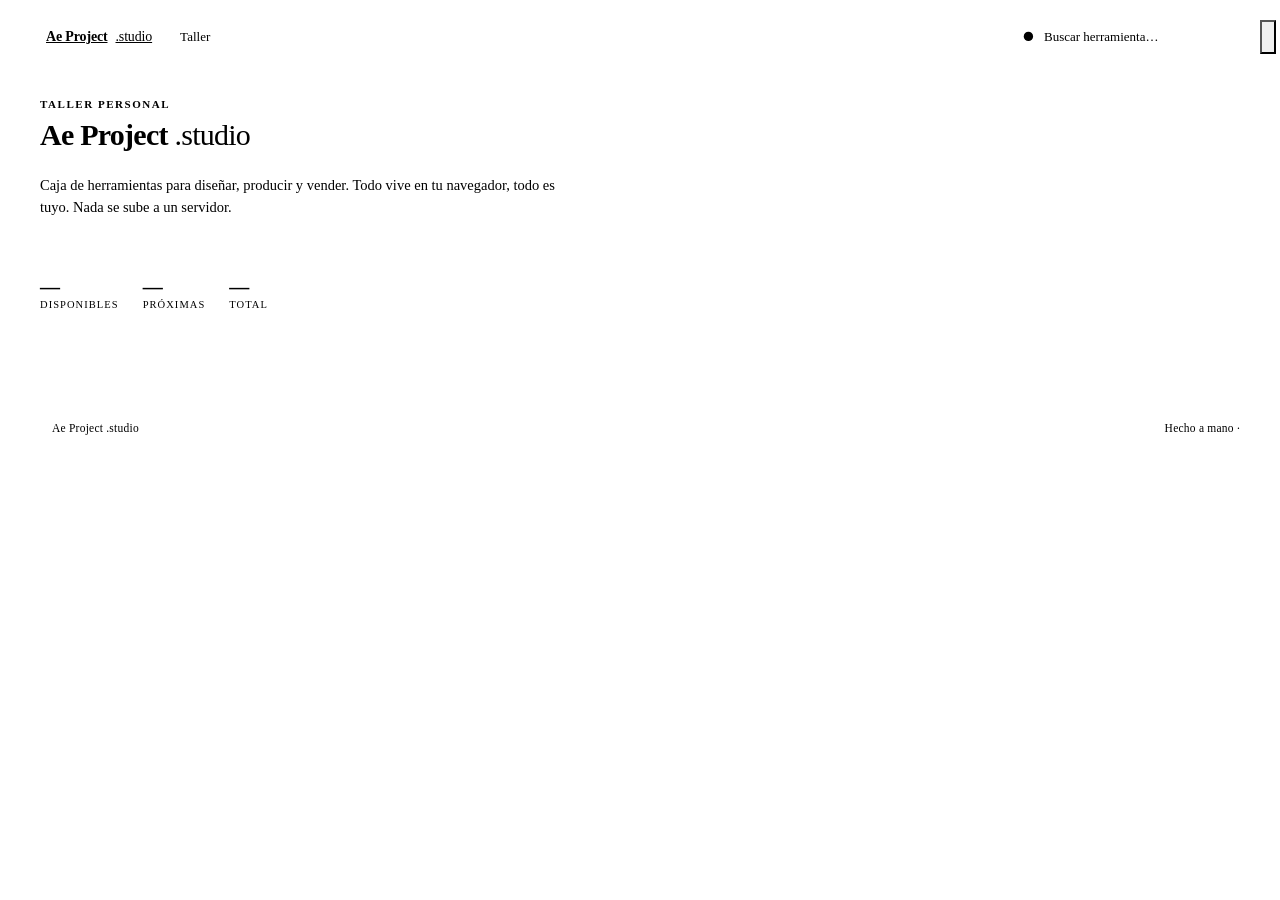
==== index.html @ f72361fa "Add files via upload" ====
<!DOCTYPE html>
<html lang="es" data-theme="light">
<head>
<meta charset="UTF-8" />
<meta name="viewport" content="width=device-width, initial-scale=1.0" />
<meta name="theme-color" content="#FE0557" />
<title>Ae Project .studio — Taller</title>
<link rel="preconnect" href="https://fonts.googleapis.com">
<link rel="preconnect" href="https://fonts.gstatic.com" crossorigin>
<link href="https://fonts.googleapis.com/css2?family=Inter:wght@400;500;600;700&family=JetBrains+Mono:wght@400;500&display=swap" rel="stylesheet">
<link rel="stylesheet" href="assets/base.css" />

<style>
  /* ============================================================
     Header
     ============================================================ */
  .app-header {
    position: sticky; top: 0; z-index: 50;
    display: flex; align-items: center; gap: 12px;
    padding: 12px 20px;
    background: color-mix(in srgb, var(--bg) 82%, transparent);
    backdrop-filter: blur(14px);
    -webkit-backdrop-filter: blur(14px);
    border-bottom: 1px solid var(--border);
  }
  .app-header .brand {
    display: flex; align-items: center; gap: 8px;
    font-weight: 600; letter-spacing: -0.01em;
    color: var(--text);
  }
  .app-header .brand-dot {
    width: 10px; height: 10px; border-radius: 50%;
    background: var(--brand);
    box-shadow: 0 0 0 3px var(--brand-subtle);
  }
  .app-header .brand-name { font-size: 14px; }
  .app-header .brand-tld { color: var(--text-subtle); font-size: 14px; font-weight: 400; }
  .app-header .tool-name {
    font-size: 13px; color: var(--text-muted);
    padding-left: 12px; margin-left: 4px;
    border-left: 1px solid var(--border);
  }
  .app-header .spacer { flex: 1; }
  .app-header .actions { display: flex; gap: 8px; align-items: center; }

  .search-box {
    position: relative;
    flex: 0 0 240px;
    max-width: 240px;
  }
  .search-box .input-icon {
    position: absolute;
    left: 10px; top: 50%;
    transform: translateY(-50%);
    width: 14px; height: 14px;
    color: var(--text-subtle);
    pointer-events: none;
  }
  .search-box input {
    width: 100%;
    height: 32px;
    padding: 0 10px 0 32px;
    background: var(--surface-2);
    border: 1px solid var(--border);
    border-radius: var(--r-md);
    font: inherit;
    font-size: 13px;
    color: var(--text);
    transition: all var(--dur) var(--ease);
  }
  .search-box input::placeholder { color: var(--text-subtle); }
  .search-box input:focus {
    outline: none;
    background: var(--surface);
    border-color: var(--brand);
    box-shadow: 0 0 0 3px var(--brand-glow);
  }

  .theme-toggle {
    width: 34px; height: 34px;
    display: inline-flex; align-items: center; justify-content: center;
    border-radius: var(--r-md);
    color: var(--text-muted);
    transition: all var(--dur) var(--ease);
  }
  .theme-toggle:hover { background: var(--surface-2); color: var(--text); }
  .theme-toggle .icon-sun { display: none; }
  [data-theme="dark"] .theme-toggle .icon-sun { display: block; }
  [data-theme="dark"] .theme-toggle .icon-moon { display: none; }

  /* ============================================================
     Main
     ============================================================ */
  .hub-main {
    max-width: 1200px;
    margin: 0 auto;
    padding: 32px 20px 80px;
  }

  /* Hero */
  .hero {
    display: flex;
    flex-direction: column;
    gap: 8px;
    margin-bottom: 40px;
    padding-bottom: 28px;
    border-bottom: 1px solid var(--border);
  }
  .hero .eyebrow {
    font-size: 11px;
    font-weight: 600;
    letter-spacing: 0.14em;
    text-transform: uppercase;
    color: var(--brand);
  }
  .hero h1 {
    font-size: 30px;
    font-weight: 700;
    letter-spacing: -0.025em;
    line-height: 1.1;
    margin: 0;
  }
  .hero h1 .brand-tld { color: var(--text-subtle); font-weight: 400; }
  .hero .subtitle {
    font-size: 14.5px;
    color: var(--text-muted);
    line-height: 1.55;
    max-width: 520px;
  }
  .hero-stats {
    display: flex;
    gap: 24px;
    margin-top: 16px;
    padding-top: 20px;
    border-top: 1px dashed var(--border);
  }
  .hero-stats .stat {
    display: flex;
    flex-direction: column;
    gap: 2px;
  }
  .hero-stats .stat .v {
    font-size: 20px;
    font-weight: 700;
    letter-spacing: -0.02em;
    font-variant-numeric: tabular-nums;
    color: var(--text);
    line-height: 1;
  }
  .hero-stats .stat .k {
    font-size: 10.5px;
    text-transform: uppercase;
    letter-spacing: 0.1em;
    color: var(--text-subtle);
  }

  /* Sections */
  .hub-section {
    margin-bottom: 40px;
    scroll-margin-top: 80px;
  }
  .hub-section:last-child { margin-bottom: 0; }
  .hub-section-head {
    display: flex;
    align-items: center;
    gap: 12px;
    margin-bottom: 14px;
  }
  .hub-section-head .sname {
    font-size: 11px;
    font-weight: 600;
    letter-spacing: 0.12em;
    text-transform: uppercase;
    color: var(--text-subtle);
    white-space: nowrap;
  }
  .hub-section-head .srule {
    flex: 1;
    height: 1px;
    background: var(--border);
  }
  .hub-section-head .scount {
    font-family: var(--font-mono);
    font-size: 11px;
    color: var(--text-subtle);
  }

  /* Grid */
  .tool-grid {
    display: grid;
    grid-template-columns: 1fr;
    gap: 10px;
  }
  @media (min-width: 640px) {
    .tool-grid { grid-template-columns: repeat(2, 1fr); }
  }
  @media (min-width: 960px) {
    .tool-grid { grid-template-columns: repeat(3, 1fr); }
  }

  /* Card */
  .tool-card {
    text-align: left;
    font: inherit;
    color: inherit;
    background: var(--surface);
    border: 1px solid var(--border);
    border-radius: var(--r-lg);
    padding: 16px;
    display: flex;
    gap: 14px;
    align-items: flex-start;
    text-decoration: none;
    cursor: pointer;
    transition: border-color var(--dur) var(--ease),
                transform var(--dur) var(--ease),
                box-shadow var(--dur) var(--ease);
    min-height: 96px;
  }
  .tool-card:hover {
    transform: translateY(-2px);
    border-color: transparent;
    box-shadow: var(--shadow-md);
  }
  .tool-card:active { transform: translateY(0); }
  .tool-card.coming {
    cursor: default;
    opacity: 0.72;
  }
  .tool-card.coming:hover {
    transform: none;
    box-shadow: none;
    border-color: var(--border);
  }
  .tool-card .tc-icon {
    width: 42px; height: 42px;
    flex-shrink: 0;
    display: flex;
    align-items: center;
    justify-content: center;
    border-radius: var(--r-md);
    background: var(--brand-subtle);
    color: var(--brand);
    transition: all var(--dur) var(--ease);
  }
  .tool-card.coming .tc-icon {
    background: var(--surface-2);
    color: var(--text-subtle);
  }
  .tool-card:hover .tc-icon { background: var(--brand-subtle-hover); }
  .tool-card .tc-body {
    flex: 1;
    min-width: 0;
    display: flex;
    flex-direction: column;
    gap: 4px;
  }
  .tool-card .tc-name {
    font-size: 14px;
    font-weight: 600;
    letter-spacing: -0.005em;
    line-height: 1.3;
    color: var(--text);
  }
  .tool-card .tc-desc {
    font-size: 12.5px;
    line-height: 1.5;
    color: var(--text-muted);
    display: -webkit-box;
    -webkit-line-clamp: 2;
    -webkit-box-orient: vertical;
    overflow: hidden;
  }
  .tool-card .tc-foot {
    display: flex;
    align-items: center;
    gap: 6px;
    margin-top: 6px;
  }
  .tool-card .tc-arrow {
    color: var(--text-subtle);
    transition: transform var(--dur) var(--ease), color var(--dur) var(--ease);
  }
  .tool-card:hover .tc-arrow {
    transform: translateX(3px);
    color: var(--brand);
  }
  .tool-card.coming .tc-arrow { display: none; }

  .badge-ready {
    background: var(--success-subtle);
    color: var(--success);
  }
  .badge-soon {
    background: var(--surface-3);
    color: var(--text-subtle);
  }

  /* Empty state */
  .no-results {
    padding: 48px 20px;
    text-align: center;
    color: var(--text-muted);
    font-size: 13.5px;
  }
  .no-results .mono {
    display: block;
    margin-top: 6px;
    color: var(--text-subtle);
    font-size: 12px;
  }

  /* Footer */
  .hub-footer {
    margin-top: 60px;
    padding-top: 24px;
    border-top: 1px solid var(--border);
    display: flex;
    justify-content: space-between;
    align-items: center;
    font-size: 11.5px;
    color: var(--text-subtle);
    letter-spacing: 0.02em;
    flex-wrap: wrap;
    gap: 12px;
  }
  .hub-footer .brand-mini {
    display: flex;
    align-items: center;
    gap: 6px;
  }
  .hub-footer .brand-mini .dot {
    width: 6px; height: 6px; border-radius: 50%;
    background: var(--brand);
  }

  /* ============================================================
     Responsive
     ============================================================ */
  @media (max-width: 640px) {
    .hub-main { padding: 22px 16px 60px; }
    .app-header { padding: 10px 16px; }
    .app-header .tool-name { display: none; }
    .search-box { flex: 0 0 auto; max-width: none; width: 34px; }
    .search-box input {
      padding: 0;
      width: 34px;
      background: transparent;
      border-color: transparent;
    }
    .search-box input::placeholder { color: transparent; }
    .search-box .input-icon { left: 50%; transform: translate(-50%, -50%); }
    .search-box input:focus {
      width: calc(100vw - 120px);
      padding: 0 10px 0 32px;
      background: var(--surface-2);
      border-color: var(--brand);
    }
    .search-box input:focus + .input-icon,
    .search-box input:not(:placeholder-shown) + .input-icon {
      left: 10px;
      transform: translateY(-50%);
    }
    .hero h1 { font-size: 26px; }
    .hero-stats { gap: 18px; }
    .hero-stats .stat .v { font-size: 18px; }
  }

  @media (max-width: 400px) {
    .tool-card { padding: 14px; gap: 12px; }
    .tool-card .tc-icon { width: 36px; height: 36px; }
  }
</style>
</head>

<body>

<!-- ============================================================ HEADER -->
<header class="app-header">
  <a class="brand" href="index.html">
    <span class="brand-dot"></span>
    <span class="brand-name">Ae Project</span>
    <span class="brand-tld">.studio</span>
  </a>
  <span class="tool-name">Taller</span>
  <div class="spacer"></div>

  <div class="actions">
    <div class="search-box">
      <svg class="icon input-icon" viewBox="0 0 24 24"><circle cx="11" cy="11" r="8"/><path d="M21 21l-4.35-4.35"/></svg>
      <input id="searchInput" placeholder="Buscar herramienta…" />
    </div>

    <button class="theme-toggle" id="themeToggle" aria-label="Cambiar tema">
      <svg class="icon icon-moon" viewBox="0 0 24 24"><path d="M21 12.79A9 9 0 1 1 11.21 3 7 7 0 0 0 21 12.79z"/></svg>
      <svg class="icon icon-sun" viewBox="0 0 24 24"><circle cx="12" cy="12" r="4"/><path d="M12 2v2M12 20v2M4.93 4.93l1.41 1.41M17.66 17.66l1.41 1.41M2 12h2M20 12h2M6.34 17.66l-1.41 1.41M19.07 4.93l-1.41 1.41"/></svg>
    </button>
  </div>
</header>

<!-- ============================================================ MAIN -->
<main class="hub-main">

  <section class="hero">
    <span class="eyebrow">Taller personal</span>
    <h1>Ae Project <span class="brand-tld">.studio</span></h1>
    <p class="subtitle">
      Caja de herramientas para diseñar, producir y vender. Todo vive en tu navegador,
      todo es tuyo. Nada se sube a un servidor.
    </p>

    <div class="hero-stats">
      <div class="stat">
        <span class="v" id="statReady">—</span>
        <span class="k">Disponibles</span>
      </div>
      <div class="stat">
        <span class="v" id="statSoon">—</span>
        <span class="k">Próximas</span>
      </div>
      <div class="stat">
        <span class="v" id="statTotal">—</span>
        <span class="k">Total</span>
      </div>
    </div>
  </section>

  <div id="hubContent"></div>

  <div id="hubEmpty" hidden>
    <div class="no-results">
      No hay resultados para esa búsqueda.
      <span class="mono">Borra el texto o prueba otra palabra.</span>
    </div>
  </div>

  <footer class="hub-footer">
    <div class="brand-mini">
      <span class="dot"></span>
      <span>Ae Project .studio</span>
    </div>
    <span>Hecho a mano · <span id="footerYear"></span></span>
  </footer>

</main>

<script src="assets/utils.js"></script>
<script>
/* ============================================================
   HERRAMIENTAS
   ============================================================ */

const ICONS = {
  camera:    '<path d="M23 7l-7 5 7 5V7z"/><rect x="1" y="5" width="15" height="14" rx="2"/>',
  tag:       '<path d="M20.59 13.41l-7.17 7.17a2 2 0 0 1-2.83 0L2 12V2h10l8.59 8.59a2 2 0 0 1 0 2.82z"/><line x1="7" y1="7" x2="7.01" y2="7"/>',
  zap:       '<polygon points="13 2 3 14 12 14 11 22 21 10 12 10 13 2"/>',
  palette:   '<circle cx="13.5" cy="6.5" r=".5"/><circle cx="17.5" cy="10.5" r=".5"/><circle cx="8.5" cy="7.5" r=".5"/><circle cx="6.5" cy="12.5" r=".5"/><path d="M12 2C6.5 2 2 6.5 2 12s4.5 10 10 10c.9 0 1.6-.7 1.6-1.6 0-.4-.2-.8-.4-1.1-.3-.3-.4-.6-.4-1.1 0-.9.7-1.6 1.6-1.6H16c3 0 5.5-2.5 5.5-5.5C21.5 6 17.5 2 12 2z"/>',
  bookmark:  '<path d="M19 21l-7-5-7 5V5a2 2 0 0 1 2-2h10a2 2 0 0 1 2 2z"/>',
  checklist: '<polyline points="9 11 12 14 22 4"/><path d="M21 12v7a2 2 0 0 1-2 2H5a2 2 0 0 1-2-2V5a2 2 0 0 1 2-2h11"/>',
  fileText:  '<path d="M14 2H6a2 2 0 0 0-2 2v16a2 2 0 0 0 2 2h12a2 2 0 0 0 2-2V8z"/><polyline points="14 2 14 8 20 8"/><line x1="16" y1="13" x2="8" y2="13"/><line x1="16" y1="17" x2="8" y2="17"/>',
  calendar:  '<rect x="3" y="4" width="18" height="18" rx="2"/><line x1="16" y1="2" x2="16" y2="6"/><line x1="8" y1="2" x2="8" y2="6"/><line x1="3" y1="10" x2="21" y2="10"/>',
  users:     '<path d="M17 21v-2a4 4 0 0 0-4-4H5a4 4 0 0 0-4 4v2"/><circle cx="9" cy="7" r="4"/><path d="M23 21v-2a4 4 0 0 0-3-3.87"/><path d="M16 3.13a4 4 0 0 1 0 7.75"/>',
  briefcase: '<rect x="2" y="7" width="20" height="14" rx="2"/><path d="M16 21V5a2 2 0 0 0-2-2h-4a2 2 0 0 0-2 2v16"/>',
  chart:     '<path d="M3 3v18h18"/><path d="M18 17V9"/><path d="M13 17V5"/><path d="M8 17v-3"/>',
  mail:      '<rect x="2" y="4" width="20" height="16" rx="2"/><path d="M22 6l-10 7L2 6"/>',
  message:   '<path d="M21 15a2 2 0 0 1-2 2H7l-4 4V5a2 2 0 0 1 2-2h14a2 2 0 0 1 2 2z"/>',
  activity:  '<polyline points="22 12 18 12 15 21 9 3 6 12 2 12"/>',
  type:      '<polyline points="4 7 4 4 20 4 20 7"/><line x1="9" y1="20" x2="15" y2="20"/><line x1="12" y1="4" x2="12" y2="20"/>',
  layout:    '<rect x="3" y="3" width="18" height="18" rx="2"/><line x1="3" y1="9" x2="21" y2="9"/><line x1="9" y1="21" x2="9" y2="9"/>',
  scissors: '<circle cx="6" cy="6" r="3"/><circle cx="6" cy="18" r="3"/><line x1="20" y1="4" x2="8.12" y2="15.88"/><line x1="14.47" y1="14.48" x2="20" y2="20"/><line x1="8.12" y1="8.12" x2="12" y2="12"/>',
  monitor:   '<rect x="2" y="3" width="20" height="14" rx="2"/><line x1="8" y1="21" x2="16" y2="21"/><line x1="12" y1="17" x2="12" y2="21"/>',
};

const TOOLS = [
  { id:"guion", cat:"Producción", nombre:"Guion",
    desc:"Guion, tomas, transiciones y hooks en un solo lugar. Cobertura visual del texto, asignación de tomas por sección, storyboard exportable.",
    icon:"camera", status:"ready", href:"guion.html" },

  { id:"tipografia", cat:"Producción", nombre:"Tipografía",
    desc:"Parejas curadas por personalidad, escala modular, jerarquía editable y exportaciones CSS/JSON/HTML.",
    icon:"type", status:"ready", href:"tipografia.html" },

  { id:"moodboard", cat:"Producción", nombre:"Moodboard y paletas",
    desc:"Sube referencias, extrae paletas dominantes y arma sistemas cromáticos con roles y contraste WCAG.",
    icon:"palette", status:"ready", href:"moodboard.html" },

  { id:"tarifario", cat:"Comercial", nombre:"Tarifario y cotizador",
    desc:"Catálogo de servicios, cotización en vivo y PDF editorial con tu marca.",
    icon:"tag", status:"ready", href:"tarifario.html" },

  { id:"preview-redes", cat:"Portafolio", nombre:"Vista previa de redes",
    desc:"Mockup de feed para Instagram, TikTok y Facebook con tus piezas reales.",
    icon:"monitor", status:"ready", href:"preview.html" },

    { id:"recortes", cat:"Producción", nombre:"Recortes",
  desc:"Recorta el inicio y final de varios videos a la vez. Sin pérdida, todo local, sin subir nada a la nube. Exporta individual o en ZIP.",
  icon:"scissors", status:"ready", href:"recortes.html" },

    { id:"referencias", cat:"Producción", nombre:"Referencias",
  desc:"Biblioteca de fichas por rubro: capturas, nombre, Instagram y copy para consultar rápido y mostrar ejemplos.",
  icon:"bookmark", status:"ready", href:"referencias.html" },

  { id:"produccion", cat:"Producción", nombre:"Producción",
  desc:"Control de carga por unidades creativas. Registra lo entregado, mide contra tus límites diario, semanal y mensual, y las correcciones descuentan cuota.",
  icon:"activity", status:"ready", href:"produccion.html" },
  
];

function render() {
  const q = ($('#searchInput').value || '').toLowerCase().trim();

  const groups = {};
  TOOLS.forEach(t => { (groups[t.cat] = groups[t.cat] || []).push(t); });

  const catOrder = ["Producción", "Comercial", "Clientes", "Portafolio"];
  let html = "";
  let totalShown = 0;

  catOrder.forEach(cat => {
    const list = (groups[cat] || []).filter(t => {
      if (!q) return true;
      return (t.nombre + " " + t.desc + " " + cat).toLowerCase().includes(q);
    });
    if (list.length === 0) return;
    totalShown += list.length;

    html += `
      <section class="hub-section">
        <div class="hub-section-head">
          <span class="sname">${escapeHTML(cat)}</span>
          <span class="srule"></span>
          <span class="scount">${list.length}</span>
        </div>
        <div class="tool-grid">
          ${list.map(t => toolCardHTML(t)).join('')}
        </div>
      </section>
    `;
  });

  Object.keys(groups).forEach(cat => {
    if (catOrder.includes(cat)) return;
    const list = groups[cat].filter(t => {
      if (!q) return true;
      return (t.nombre + " " + t.desc + " " + cat).toLowerCase().includes(q);
    });
    if (list.length === 0) return;
    totalShown += list.length;
    html += `
      <section class="hub-section">
        <div class="hub-section-head">
          <span class="sname">${escapeHTML(cat)}</span>
          <span class="srule"></span>
          <span class="scount">${list.length}</span>
        </div>
        <div class="tool-grid">
          ${list.map(t => toolCardHTML(t)).join('')}
        </div>
      </section>
    `;
  });

  if (totalShown === 0) {
    $('#hubContent').innerHTML = '';
    $('#hubEmpty').hidden = false;
  } else {
    $('#hubContent').innerHTML = html;
    $('#hubEmpty').hidden = true;
  }

  const ready = TOOLS.filter(t => t.status === "ready").length;
  const soon = TOOLS.filter(t => t.status === "soon").length;
  $('#statReady').textContent = ready;
  $('#statSoon').textContent = soon;
  $('#statTotal').textContent = TOOLS.length;
}

function toolCardHTML(t) {
  const icon = ICONS[t.icon] || ICONS.layout;
  const isReady = t.status === "ready";
  const tag = isReady
    ? `<span class="badge badge-ready">Disponible</span>`
    : `<span class="badge badge-soon">Próximamente</span>`;
  const arrow = isReady
    ? `<svg class="icon icon-sm tc-arrow" viewBox="0 0 24 24"><path d="M5 12h14M13 5l7 7-7 7"/></svg>`
    : '';

  if (isReady) {
    return `
      <a class="tool-card" href="${escapeHTML(t.href)}">
        <div class="tc-icon">
          <svg class="icon icon-lg" viewBox="0 0 24 24" fill="none" stroke="currentColor" stroke-width="1.75" stroke-linecap="round" stroke-linejoin="round">${icon}</svg>
        </div>
        <div class="tc-body">
          <div class="tc-name">${escapeHTML(t.nombre)}</div>
          <div class="tc-desc">${escapeHTML(t.desc)}</div>
          <div class="tc-foot">${tag}${arrow}</div>
        </div>
      </a>
    `;
  }
  return `
    <div class="tool-card coming">
      <div class="tc-icon">
        <svg class="icon icon-lg" viewBox="0 0 24 24" fill="none" stroke="currentColor" stroke-width="1.75" stroke-linecap="round" stroke-linejoin="round">${icon}</svg>
      </div>
      <div class="tc-body">
        <div class="tc-name">${escapeHTML(t.nombre)}</div>
        <div class="tc-desc">${escapeHTML(t.desc)}</div>
        <div class="tc-foot">${tag}</div>
      </div>
    </div>
  `;
}

/* ============================================================
   EVENTOS
   ============================================================ */
const searchInput = $('#searchInput');
if (searchInput) searchInput.addEventListener('input', debounce(render, 120));

document.addEventListener('keydown', e => {
  const si = $('#searchInput');
  if (!si) return;
  if (e.key === '/' && document.activeElement !== si) {
    e.preventDefault();
    si.focus();
  }
  if (e.key === 'Escape' && document.activeElement === si) {
    si.value = '';
    render();
    si.blur();
  }
});

(function () {
  const KEY = 'ae-theme';
  const saved = localStorage.getItem(KEY);
  const prefersDark = window.matchMedia('(prefers-color-scheme: dark)').matches;
  document.documentElement.setAttribute('data-theme', saved || (prefersDark ? 'dark' : 'light'));
  const toggle = $('#themeToggle');
  if (toggle) {
    toggle.addEventListener('click', () => {
      const next = document.documentElement.getAttribute('data-theme') === 'dark' ? 'light' : 'dark';
      document.documentElement.setAttribute('data-theme', next);
      localStorage.setItem(KEY, next);
    });
  }
})();

const footerYear = $('#footerYear');
if (footerYear) footerYear.textContent = new Date().getFullYear();
render();
</script>

</body>
</html>
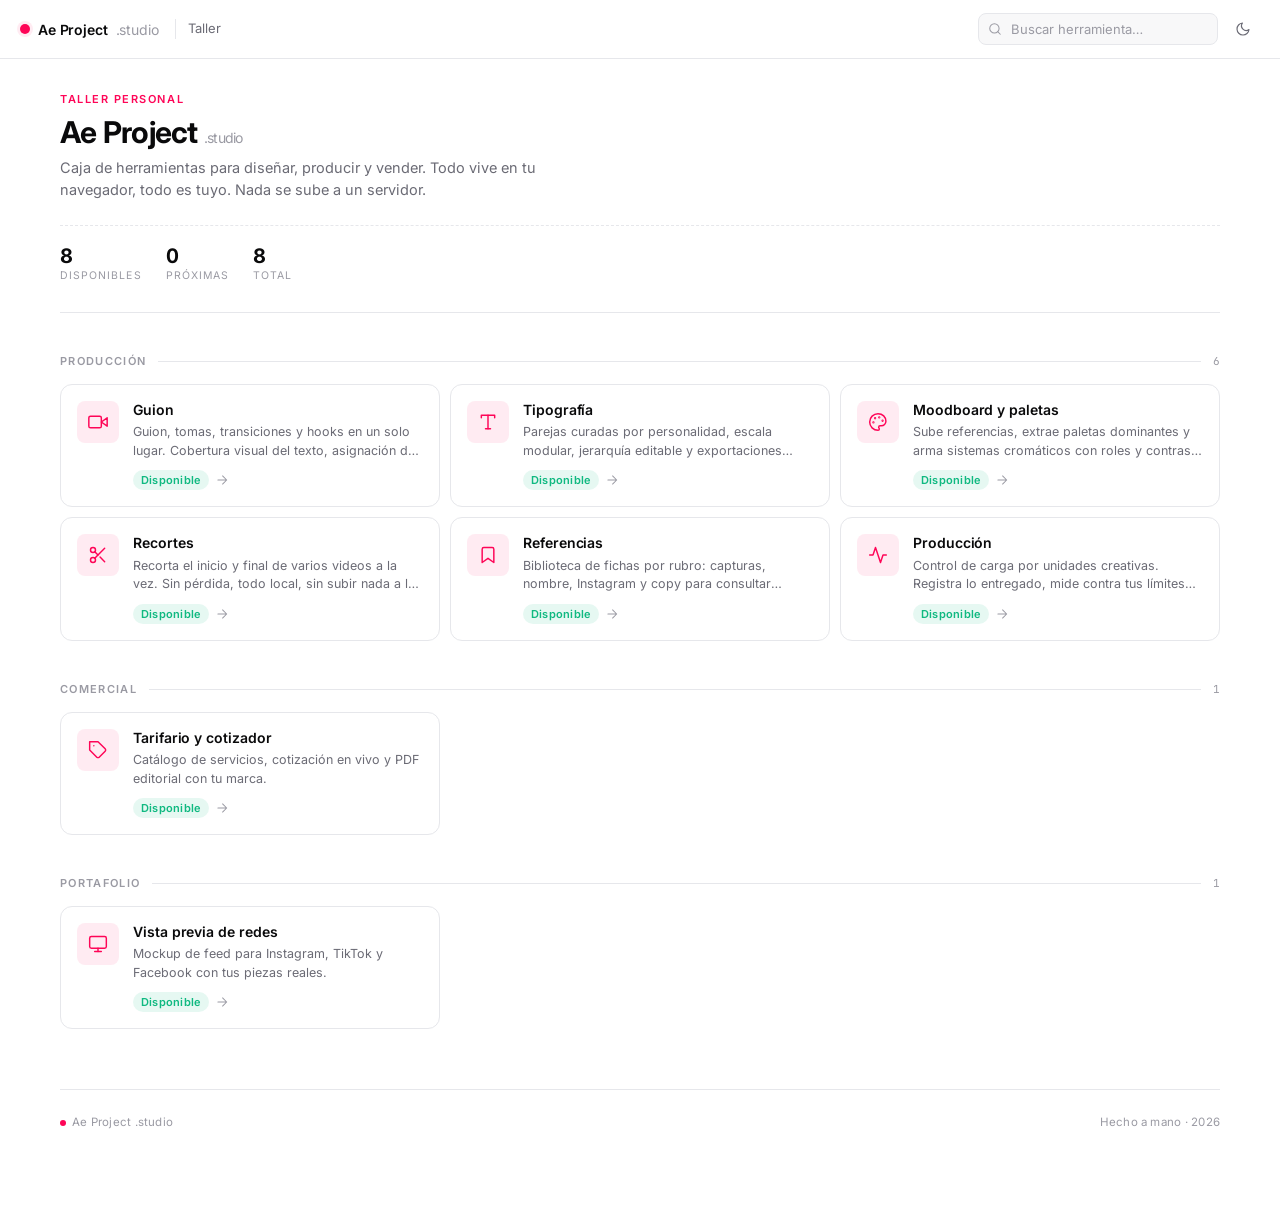
==== commit 285bba87: "Favicon" ====
--- a/index.html
+++ b/index.html
@@ -9,6 +9,8 @@
 <link rel="preconnect" href="https://fonts.gstatic.com" crossorigin>
 <link href="https://fonts.googleapis.com/css2?family=Inter:wght@400;500;600;700&family=JetBrains+Mono:wght@400;500&display=swap" rel="stylesheet">
 <link rel="stylesheet" href="assets/base.css" />
+<link rel="icon" type="image/png" sizes="32x32" href="/favicon.png">
+
 
 <style>
   /* ============================================================
--- a/assets/base.css
+++ b/assets/base.css
@@ -0,0 +1,1237 @@
+/* ============================================================
+   Ae Project (.studio) — UI Kit
+   base.css
+   ============================================================ */
+
+/* ---------- Reset ---------- */
+*, *::before, *::after { box-sizing: border-box; }
+* { margin: 0; padding: 0; }
+html { -webkit-text-size-adjust: 100%; scroll-behavior: smooth; }
+button, input, select, textarea { font: inherit; color: inherit; background: none; border: none; outline: none; }
+button { cursor: pointer; }
+img, svg { display: block; max-width: 100%; }
+a { color: inherit; text-decoration: none; }
+
+/* ---------- Tokens: Light (default) ---------- */
+:root {
+  /* Brand */
+  --brand: #FE0557;
+  --brand-hover: #e00450;
+  --brand-active: #c60346;
+  --brand-subtle: rgba(254, 5, 87, 0.08);
+  --brand-subtle-hover: rgba(254, 5, 87, 0.14);
+  --brand-contrast: #ffffff;
+  --brand-glow: rgba(254, 5, 87, 0.22);
+
+  /* Semantic */
+  --success: #10b981;
+  --success-subtle: rgba(16, 185, 129, 0.10);
+  --warning: #f59e0b;
+  --warning-subtle: rgba(245, 158, 11, 0.10);
+  --danger: #e11d48;
+  --danger-subtle: rgba(225, 29, 72, 0.10);
+  --info: #0ea5e9;
+  --info-subtle: rgba(14, 165, 233, 0.10);
+
+  /* Surfaces */
+  --bg: #ffffff;
+  --surface: #ffffff;
+  --surface-2: #f8f8f9;
+  --surface-3: #eeeef0;
+  --overlay: rgba(10, 10, 11, 0.45);
+
+  /* Borders */
+  --border: #e6e7eb;
+  --border-strong: #d1d3d9;
+
+  /* Text */
+  --text: #0a0a0b;
+  --text-muted: #6b6b75;
+  --text-subtle: #9a9aa3;
+
+  /* Elevation */
+  --shadow-xs: 0 1px 2px rgba(10, 10, 11, 0.05);
+  --shadow-sm: 0 1px 3px rgba(10, 10, 11, 0.07), 0 1px 2px rgba(10, 10, 11, 0.04);
+  --shadow-md: 0 4px 12px rgba(10, 10, 11, 0.08), 0 2px 4px rgba(10, 10, 11, 0.04);
+  --shadow-lg: 0 12px 32px rgba(10, 10, 11, 0.10), 0 4px 8px rgba(10, 10, 11, 0.04);
+  --shadow-xl: 0 24px 56px rgba(10, 10, 11, 0.14), 0 8px 16px rgba(10, 10, 11, 0.06);
+  --ring-brand: 0 0 0 3px var(--brand-glow);
+
+  /* Radius */
+  --r-xs: 4px;
+  --r-sm: 6px;
+  --r-md: 8px;
+  --r-lg: 12px;
+  --r-xl: 16px;
+  --r-full: 999px;
+
+  /* Spacing */
+  --s-1: 4px; --s-2: 8px; --s-3: 12px; --s-4: 16px;
+  --s-5: 20px; --s-6: 24px; --s-8: 32px; --s-10: 40px;
+  --s-12: 48px; --s-16: 64px;
+
+  /* Type */
+  --font-sans: 'Inter', system-ui, -apple-system, 'Segoe UI', Roboto, sans-serif;
+  --font-mono: 'JetBrains Mono', ui-monospace, 'SF Mono', Menlo, Consolas, monospace;
+
+  /* Motion */
+  --ease: cubic-bezier(0.2, 0.8, 0.2, 1);
+  --dur: 180ms;
+
+  color-scheme: light;
+}
+
+/* ---------- Tokens: Dark ---------- */
+[data-theme="dark"] {
+  --brand: #FE0557;
+  --brand-hover: #ff2a71;
+  --brand-active: #e00450;
+  --brand-subtle: rgba(254, 5, 87, 0.16);
+  --brand-subtle-hover: rgba(254, 5, 87, 0.24);
+  --brand-glow: rgba(254, 5, 87, 0.30);
+
+  --success: #34d399;
+  --success-subtle: rgba(52, 211, 153, 0.14);
+  --warning: #fbbf24;
+  --warning-subtle: rgba(251, 191, 36, 0.14);
+  --danger: #fb7185;
+  --danger-subtle: rgba(251, 113, 133, 0.14);
+  --info: #38bdf8;
+  --info-subtle: rgba(56, 189, 248, 0.14);
+
+  --bg: #0a0a0b;
+  --surface: #131316;
+  --surface-2: #18181c;
+  --surface-3: #1f1f24;
+  --overlay: rgba(0, 0, 0, 0.65);
+
+  --border: #232329;
+  --border-strong: #33333b;
+
+  --text: #f5f5f7;
+  --text-muted: #909099;
+  --text-subtle: #5c5c66;
+
+  --shadow-xs: 0 1px 2px rgba(0, 0, 0, 0.5);
+  --shadow-sm: 0 1px 3px rgba(0, 0, 0, 0.5), 0 1px 2px rgba(0, 0, 0, 0.4);
+  --shadow-md: 0 4px 12px rgba(0, 0, 0, 0.5), 0 2px 4px rgba(0, 0, 0, 0.4);
+  --shadow-lg: 0 12px 32px rgba(0, 0, 0, 0.55), 0 4px 8px rgba(0, 0, 0, 0.4);
+  --shadow-xl: 0 24px 56px rgba(0, 0, 0, 0.65), 0 8px 16px rgba(0, 0, 0, 0.45);
+
+  color-scheme: dark;
+}
+
+/* ---------- Base ---------- */
+body {
+  font-family: var(--font-sans);
+  font-size: 14px;
+  line-height: 1.5;
+  color: var(--text);
+  background: var(--bg);
+  -webkit-font-smoothing: antialiased;
+  -moz-osx-font-smoothing: grayscale;
+  transition: background-color var(--dur) var(--ease), color var(--dur) var(--ease);
+}
+
+::selection { background: var(--brand); color: var(--brand-contrast); }
+:focus-visible { outline: none; box-shadow: var(--ring-brand); }
+
+/* ---------- Typography ---------- */
+h1, h2, h3, h4 { font-weight: 600; letter-spacing: -0.01em; line-height: 1.25; }
+h1 { font-size: 34px; letter-spacing: -0.025em; }
+h2 { font-size: 22px; letter-spacing: -0.015em; }
+h3 { font-size: 16px; }
+h4 { font-size: 14px; }
+p { color: var(--text-muted); }
+small { font-size: 12px; color: var(--text-muted); }
+code, .mono {
+  font-family: var(--font-mono);
+  font-size: 12px;
+  font-variant-numeric: tabular-nums;
+  letter-spacing: -0.01em;
+}
+.muted { color: var(--text-muted); }
+.subtle { color: var(--text-subtle); }
+.label {
+  font-size: 11px;
+  font-weight: 500;
+  letter-spacing: 0.08em;
+  text-transform: uppercase;
+  color: var(--text-subtle);
+}
+
+/* ---------- Icons ---------- */
+.icon { width: 16px; height: 16px; flex-shrink: 0; }
+.icon-sm { width: 14px; height: 14px; }
+.icon-lg { width: 20px; height: 20px; }
+.icon svg, svg.icon { fill: none; stroke: currentColor; stroke-width: 1.75; stroke-linecap: round; stroke-linejoin: round; }
+
+/* ============================================================
+   HEADER COMPARTIDO
+   ============================================================ */
+
+.brand {
+  display: flex;
+  align-items: center;
+  gap: 8px;
+  font-weight: 600;
+  letter-spacing: -0.01em;
+}
+.brand-dot {
+  width: 10px;
+  height: 10px;
+  border-radius: 50%;
+  background: var(--brand);
+  box-shadow: 0 0 0 3px var(--brand-subtle);
+}
+.brand-name {
+  color: var(--text);
+  font-size: 14px;
+}
+.brand-tld {
+  color: var(--text-subtle);
+  font-size: 14px;
+  font-weight: 400;
+}
+
+.theme-toggle {
+  width: 34px;
+  height: 34px;
+  display: inline-flex;
+  align-items: center;
+  justify-content: center;
+  border-radius: var(--r-md);
+  color: var(--text-muted);
+  transition: all var(--dur) var(--ease);
+}
+.theme-toggle:hover { background: var(--surface-2); color: var(--text); }
+.theme-toggle .icon-sun { display: none; }
+[data-theme="dark"] .theme-toggle .icon-sun { display: block; }
+[data-theme="dark"] .theme-toggle .icon-moon { display: none; }
+
+/* ============================================================
+   COMPONENTS
+   ============================================================ */
+
+/* ---------- Button ---------- */
+.btn {
+  display: inline-flex;
+  align-items: center;
+  justify-content: center;
+  gap: var(--s-2);
+  height: 36px;
+  padding: 0 14px;
+  border-radius: var(--r-md);
+  font-size: 13px;
+  font-weight: 500;
+  letter-spacing: 0.005em;
+  border: 1px solid transparent;
+  white-space: nowrap;
+  user-select: none;
+  transition: background var(--dur) var(--ease), border-color var(--dur) var(--ease),
+              color var(--dur) var(--ease), transform var(--dur) var(--ease),
+              box-shadow var(--dur) var(--ease);
+}
+.btn:disabled { opacity: 0.45; pointer-events: none; }
+.btn:active { transform: translateY(1px); }
+
+.btn-primary {
+  background: var(--brand);
+  color: var(--brand-contrast);
+  box-shadow: 0 1px 0 rgba(0,0,0,0.04), inset 0 1px 0 rgba(255,255,255,0.14);
+}
+.btn-primary:hover { background: var(--brand-hover); }
+.btn-primary:active { background: var(--brand-active); }
+
+.btn-secondary {
+  background: var(--surface);
+  color: var(--text);
+  border-color: var(--border);
+  box-shadow: var(--shadow-xs);
+}
+.btn-secondary:hover { background: var(--surface-2); border-color: var(--border-strong); }
+
+.btn-ghost { background: transparent; color: var(--text-muted); }
+.btn-ghost:hover { background: var(--surface-2); color: var(--text); }
+
+.btn-danger { background: var(--danger); color: #fff; }
+.btn-danger:hover { filter: brightness(1.08); }
+
+.btn-sm { height: 30px; padding: 0 10px; font-size: 12px; border-radius: var(--r-sm); }
+.btn-lg { height: 44px; padding: 0 20px; font-size: 14px; border-radius: var(--r-lg); }
+.btn-icon { width: 36px; padding: 0; }
+.btn-icon.btn-sm { width: 30px; }
+.btn-icon.btn-lg { width: 44px; }
+
+/* ---------- Field / Inputs ---------- */
+.field { display: flex; flex-direction: column; gap: 6px; }
+.field-label { font-size: 12px; font-weight: 500; color: var(--text); }
+.field-hint { font-size: 12px; color: var(--text-muted); }
+.field-error { font-size: 12px; color: var(--danger); }
+
+.input, .textarea, .select {
+  width: 100%;
+  height: 36px;
+  padding: 0 12px;
+  background: var(--surface);
+  border: 1px solid var(--border);
+  border-radius: var(--r-md);
+  color: var(--text);
+  font-size: 13.5px;
+  transition: border-color var(--dur) var(--ease), box-shadow var(--dur) var(--ease),
+              background var(--dur) var(--ease);
+}
+.input::placeholder, .textarea::placeholder { color: var(--text-subtle); }
+.input:hover, .textarea:hover, .select:hover { border-color: var(--border-strong); }
+.input:focus, .textarea:focus, .select:focus {
+  outline: none;
+  border-color: var(--brand);
+  box-shadow: var(--ring-brand);
+}
+.textarea {
+  height: auto;
+  min-height: 84px;
+  padding: 10px 12px;
+  resize: vertical;
+  line-height: 1.5;
+}
+.select {
+  appearance: none;
+  background-image: url("data:image/svg+xml,%3Csvg xmlns='http://www.w3.org/2000/svg' width='12' height='12' viewBox='0 0 24 24' fill='none' stroke='%239a9aa3' stroke-width='2' stroke-linecap='round' stroke-linejoin='round'%3E%3Cpolyline points='6 9 12 15 18 9'/%3E%3C/svg%3E");
+  background-repeat: no-repeat;
+  background-position: right 12px center;
+  padding-right: 32px;
+  cursor: pointer;
+}
+.input.error { border-color: var(--danger); }
+.input.error:focus { box-shadow: 0 0 0 3px rgba(225, 29, 72, 0.18); }
+.input:disabled, .textarea:disabled, .select:disabled {
+  background: var(--surface-2);
+  color: var(--text-subtle);
+  cursor: not-allowed;
+  opacity: 0.7;
+}
+
+.input-wrap { position: relative; }
+.input-wrap .input-icon {
+  position: absolute;
+  left: 12px;
+  top: 50%;
+  transform: translateY(-50%);
+  width: 16px; height: 16px;
+  color: var(--text-subtle);
+  pointer-events: none;
+}
+.input.with-icon { padding-left: 36px; }
+.input-wrap .input-suffix {
+  position: absolute;
+  right: 12px;
+  top: 50%;
+  transform: translateY(-50%);
+  font-family: var(--font-mono);
+  font-size: 12px;
+  color: var(--text-subtle);
+  pointer-events: none;
+}
+
+/* ---------- Checkbox ---------- */
+.checkbox {
+  display: inline-flex;
+  align-items: center;
+  gap: 10px;
+  cursor: pointer;
+  user-select: none;
+  font-size: 13.5px;
+  color: var(--text);
+}
+.checkbox input { position: absolute; opacity: 0; pointer-events: none; }
+.checkbox .box {
+  width: 18px; height: 18px;
+  border-radius: var(--r-xs);
+  border: 1.5px solid var(--border-strong);
+  background: var(--surface);
+  display: flex; align-items: center; justify-content: center;
+  transition: all var(--dur) var(--ease);
+  flex-shrink: 0;
+}
+.checkbox .box svg { width: 12px; height: 12px; stroke: #fff; stroke-width: 2.5; opacity: 0; transform: scale(0.7); transition: all var(--dur) var(--ease); }
+.checkbox:hover .box { border-color: var(--text-subtle); }
+.checkbox input:checked ~ .box { background: var(--brand); border-color: var(--brand); }
+.checkbox input:checked ~ .box svg { opacity: 1; transform: scale(1); }
+.checkbox input:focus-visible ~ .box { box-shadow: var(--ring-brand); }
+.checkbox input:disabled ~ * { opacity: 0.5; cursor: not-allowed; }
+.checkbox.done span { text-decoration: line-through; color: var(--text-subtle); }
+
+/* ---------- Radio ---------- */
+.radio {
+  display: inline-flex;
+  align-items: center;
+  gap: 10px;
+  cursor: pointer;
+  user-select: none;
+  font-size: 13.5px;
+  color: var(--text);
+}
+.radio input { position: absolute; opacity: 0; pointer-events: none; }
+.radio .dot {
+  width: 18px; height: 18px;
+  border-radius: 50%;
+  border: 1.5px solid var(--border-strong);
+  background: var(--surface);
+  display: flex; align-items: center; justify-content: center;
+  transition: all var(--dur) var(--ease);
+  flex-shrink: 0;
+}
+.radio .dot::after {
+  content: '';
+  width: 8px; height: 8px;
+  border-radius: 50%;
+  background: #fff;
+  transform: scale(0);
+  transition: transform var(--dur) var(--ease);
+}
+.radio:hover .dot { border-color: var(--text-subtle); }
+.radio input:checked ~ .dot { background: var(--brand); border-color: var(--brand); }
+.radio input:checked ~ .dot::after { transform: scale(1); }
+.radio input:focus-visible ~ .dot { box-shadow: var(--ring-brand); }
+
+/* ---------- Switch ---------- */
+.switch {
+  display: inline-flex;
+  align-items: center;
+  gap: 10px;
+  cursor: pointer;
+  font-size: 13.5px;
+  color: var(--text);
+  user-select: none;
+}
+.switch input { position: absolute; opacity: 0; pointer-events: none; }
+.switch .track {
+  width: 36px; height: 20px;
+  border-radius: var(--r-full);
+  background: var(--surface-3);
+  border: 1px solid var(--border);
+  position: relative;
+  transition: all var(--dur) var(--ease);
+  flex-shrink: 0;
+}
+.switch .thumb {
+  position: absolute;
+  top: 50%; left: 2px;
+  transform: translateY(-50%);
+  width: 14px; height: 14px;
+  border-radius: 50%;
+  background: #fff;
+  box-shadow: 0 1px 2px rgba(0,0,0,0.15);
+  transition: left var(--dur) var(--ease);
+}
+.switch:hover .track { border-color: var(--border-strong); }
+.switch input:checked ~ .track { background: var(--brand); border-color: var(--brand); }
+.switch input:checked ~ .track .thumb { left: calc(100% - 16px); }
+.switch input:focus-visible ~ .track { box-shadow: var(--ring-brand); }
+.switch input:disabled ~ * { opacity: 0.5; cursor: not-allowed; }
+
+/* ---------- Slider ---------- */
+.slider {
+  -webkit-appearance: none;
+  appearance: none;
+  width: 100%;
+  height: 20px;
+  background: transparent;
+  cursor: pointer;
+}
+.slider::-webkit-slider-runnable-track {
+  height: 4px;
+  border-radius: 2px;
+  background: var(--surface-3);
+}
+.slider::-moz-range-track {
+  height: 4px;
+  border-radius: 2px;
+  background: var(--surface-3);
+}
+.slider::-webkit-slider-thumb {
+  -webkit-appearance: none;
+  appearance: none;
+  width: 16px; height: 16px;
+  border-radius: 50%;
+  background: var(--brand);
+  border: 2px solid var(--surface);
+  box-shadow: var(--shadow-sm);
+  margin-top: -6px;
+  transition: transform var(--dur) var(--ease);
+}
+.slider::-moz-range-thumb {
+  width: 16px; height: 16px;
+  border-radius: 50%;
+  background: var(--brand);
+  border: 2px solid var(--surface);
+  box-shadow: var(--shadow-sm);
+}
+.slider:hover::-webkit-slider-thumb { transform: scale(1.15); }
+.slider:focus-visible::-webkit-slider-thumb { box-shadow: var(--ring-brand); }
+
+/* ---------- Chip ---------- */
+.chip {
+  display: inline-flex;
+  align-items: center;
+  gap: 6px;
+  height: 26px;
+  padding: 0 10px;
+  background: var(--surface-2);
+  border: 1px solid var(--border);
+  border-radius: var(--r-full);
+  font-size: 12.5px;
+  font-weight: 500;
+  color: var(--text);
+  transition: all var(--dur) var(--ease);
+}
+.chip.brand { background: var(--brand-subtle); border-color: transparent; color: var(--brand); }
+.chip:hover { background: var(--surface-3); }
+.chip.brand:hover { background: var(--brand-subtle-hover); }
+.chip .x {
+  display: inline-flex;
+  align-items: center;
+  justify-content: center;
+  width: 16px; height: 16px;
+  border-radius: 50%;
+  opacity: 0.6;
+  cursor: pointer;
+  transition: all var(--dur) var(--ease);
+}
+.chip .x:hover { opacity: 1; background: var(--surface-3); }
+
+/* ---------- Filter chip (seleccionable) ---------- */
+.filter-chip {
+  font: inherit;
+  font-size: 11.5px;
+  font-weight: 500;
+  padding: 5px 11px;
+  border-radius: var(--r-full);
+  color: var(--text-muted);
+  background: var(--surface-2);
+  border: 1px solid var(--border);
+  cursor: pointer;
+  transition: all var(--dur) var(--ease);
+  white-space: nowrap;
+  display: inline-flex;
+  align-items: center;
+  gap: 4px;
+}
+.filter-chip:hover {
+  background: var(--surface-3);
+  border-color: var(--border-strong);
+  color: var(--text);
+}
+.filter-chip.active {
+  background: var(--brand);
+  color: #fff;
+  border-color: var(--brand);
+}
+.filter-chip .count {
+  font-family: var(--font-mono);
+  font-size: 10px;
+  opacity: 0.7;
+}
+
+/* ---------- Badge ---------- */
+.badge {
+  display: inline-flex;
+  align-items: center;
+  gap: 4px;
+  height: 20px;
+  padding: 0 8px;
+  border-radius: var(--r-full);
+  font-size: 11px;
+  font-weight: 600;
+  letter-spacing: 0.02em;
+  font-variant-numeric: tabular-nums;
+  background: var(--surface-3);
+  color: var(--text-muted);
+}
+.badge.brand { background: var(--brand); color: #fff; }
+.badge.subtle { background: var(--brand-subtle); color: var(--brand); }
+.badge.success { background: var(--success-subtle); color: var(--success); }
+.badge.warning { background: var(--warning-subtle); color: var(--warning); }
+.badge.danger  { background: var(--danger-subtle); color: var(--danger); }
+.badge.info    { background: var(--info-subtle); color: var(--info); }
+
+/* ---------- Avatar ---------- */
+.avatar {
+  display: inline-flex;
+  align-items: center;
+  justify-content: center;
+  width: 36px; height: 36px;
+  border-radius: 50%;
+  background: var(--surface-3);
+  color: var(--text-muted);
+  font-size: 12px;
+  font-weight: 600;
+  overflow: hidden;
+  flex-shrink: 0;
+  border: 1px solid var(--border);
+}
+.avatar.brand { background: var(--brand); color: #fff; border-color: transparent; }
+.avatar.sm { width: 28px; height: 28px; font-size: 11px; }
+.avatar.lg { width: 48px; height: 48px; font-size: 15px; }
+.avatar-group { display: inline-flex; }
+.avatar-group .avatar { margin-left: -10px; border: 2px solid var(--bg); }
+.avatar-group .avatar:first-child { margin-left: 0; }
+
+/* ---------- Card ---------- */
+.card {
+  background: var(--surface);
+  border: 1px solid var(--border);
+  border-radius: var(--r-lg);
+  padding: var(--s-5);
+  transition: border-color var(--dur) var(--ease), box-shadow var(--dur) var(--ease),
+              transform var(--dur) var(--ease);
+}
+.card:hover { border-color: var(--border-strong); }
+.card-interactive { cursor: pointer; }
+.card-interactive:hover { transform: translateY(-2px); box-shadow: var(--shadow-md); border-color: transparent; }
+.card-elevated { box-shadow: var(--shadow-md); border-color: transparent; }
+.card-head { display: flex; align-items: flex-start; gap: var(--s-3); margin-bottom: var(--s-3); }
+.card-title { font-size: 14px; font-weight: 600; margin-bottom: 2px; }
+.card-desc { font-size: 13px; color: var(--text-muted); line-height: 1.5; }
+.card-foot {
+  margin-top: var(--s-4);
+  padding-top: var(--s-4);
+  border-top: 1px solid var(--border);
+  display: flex; align-items: center; gap: var(--s-2);
+}
+
+/* ---------- Alert ---------- */
+.alert {
+  display: flex;
+  gap: 12px;
+  align-items: flex-start;
+  padding: 12px 14px;
+  border-radius: var(--r-md);
+  border: 1px solid;
+  font-size: 13.5px;
+}
+.alert .alert-icon { flex-shrink: 0; margin-top: 1px; }
+.alert .alert-title { font-weight: 600; font-size: 13.5px; margin-bottom: 2px; }
+.alert .alert-body { font-size: 13px; line-height: 1.5; }
+
+.alert-info    { background: var(--info-subtle); border-color: rgba(14,165,233,0.20); color: var(--info); }
+.alert-info    .alert-body { color: var(--text-muted); }
+.alert-success { background: var(--success-subtle); border-color: rgba(16,185,129,0.20); color: var(--success); }
+.alert-success .alert-body { color: var(--text-muted); }
+.alert-warning { background: var(--warning-subtle); border-color: rgba(245,158,11,0.25); color: var(--warning); }
+.alert-warning .alert-body { color: var(--text-muted); }
+.alert-danger  { background: var(--danger-subtle); border-color: rgba(225,29,72,0.22); color: var(--danger); }
+.alert-danger  .alert-body { color: var(--text-muted); }
+
+/* ---------- Toast ---------- */
+.toast {
+  display: flex;
+  gap: 12px;
+  align-items: flex-start;
+  padding: 12px 14px;
+  background: var(--surface);
+  border: 1px solid var(--border);
+  border-radius: var(--r-md);
+  box-shadow: var(--shadow-lg);
+  min-width: 300px;
+  max-width: 420px;
+  font-size: 13px;
+}
+.toast .toast-icon { flex-shrink: 0; margin-top: 2px; color: var(--text-muted); }
+.toast.brand .toast-icon { color: var(--brand); }
+.toast.success .toast-icon { color: var(--success); }
+.toast.danger .toast-icon { color: var(--danger); }
+.toast .toast-title { font-weight: 600; font-size: 13.5px; }
+.toast .toast-desc { color: var(--text-muted); font-size: 12.5px; margin-top: 2px; line-height: 1.45; }
+.toast .toast-close { margin-left: auto; color: var(--text-subtle); }
+
+/* ---------- Tabs ---------- */
+.tabs {
+  display: inline-flex;
+  gap: 2px;
+  padding: 3px;
+  background: var(--surface-2);
+  border: 1px solid var(--border);
+  border-radius: var(--r-md);
+}
+.tabs .tab {
+  padding: 6px 14px;
+  border-radius: var(--r-sm);
+  font-size: 13px;
+  font-weight: 500;
+  color: var(--text-muted);
+  cursor: pointer;
+  transition: all var(--dur) var(--ease);
+  white-space: nowrap;
+}
+.tabs .tab:hover { color: var(--text); }
+.tabs .tab.active {
+  background: var(--surface);
+  color: var(--text);
+  box-shadow: var(--shadow-xs);
+}
+
+.tabs-underline {
+  display: flex;
+  gap: 24px;
+  border-bottom: 1px solid var(--border);
+  padding: 0;
+  background: transparent;
+  border-radius: 0;
+  width: 100%;
+}
+.tabs-underline .tab {
+  padding: 10px 0;
+  border-radius: 0;
+  background: transparent;
+  box-shadow: none;
+  color: var(--text-muted);
+  position: relative;
+  font-size: 13.5px;
+}
+.tabs-underline .tab.active { background: transparent; color: var(--text); box-shadow: none; }
+.tabs-underline .tab.active::after {
+  content: '';
+  position: absolute;
+  bottom: -1px; left: 0; right: 0;
+  height: 2px;
+  background: var(--brand);
+  border-radius: 2px 2px 0 0;
+}
+
+/* ---------- Progress bar ---------- */
+.progress {
+  height: 6px;
+  background: var(--surface-3);
+  border-radius: var(--r-full);
+  overflow: hidden;
+  width: 100%;
+}
+.progress .bar {
+  height: 100%;
+  background: var(--brand);
+  border-radius: inherit;
+  transition: width 400ms var(--ease);
+}
+.progress.thin { height: 4px; }
+.progress.thick { height: 10px; }
+
+/* ---------- Progress ring ---------- */
+.progress-ring {
+  width: 48px; height: 48px;
+  transform: rotate(-90deg);
+  flex-shrink: 0;
+}
+.progress-ring circle { fill: none; stroke-width: 3; }
+.progress-ring .ring-bg { stroke: var(--surface-3); }
+.progress-ring .ring-fg {
+  stroke: var(--brand);
+  stroke-linecap: round;
+  stroke-dasharray: 94.2;
+  stroke-dashoffset: calc(94.2 - (94.2 * var(--p, 0)) / 100);
+  transition: stroke-dashoffset 500ms var(--ease);
+}
+.progress-ring.sm { width: 32px; height: 32px; }
+.progress-ring.lg { width: 64px; height: 64px; }
+
+/* ---------- Spinner ---------- */
+.spinner {
+  width: 20px; height: 20px;
+  border: 2px solid var(--surface-3);
+  border-top-color: var(--brand);
+  border-radius: 50%;
+  animation: spin 0.75s linear infinite;
+  flex-shrink: 0;
+}
+.spinner.sm { width: 14px; height: 14px; border-width: 1.5px; }
+.spinner.lg { width: 32px; height: 32px; border-width: 3px; }
+.spinner.muted { border-top-color: var(--text-muted); }
+.spinner.white { border-color: rgba(255,255,255,0.35); border-top-color: #fff; }
+@keyframes spin { to { transform: rotate(360deg); } }
+
+/* ---------- Skeleton ---------- */
+.skeleton {
+  background: linear-gradient(90deg, var(--surface-2) 0%, var(--surface-3) 50%, var(--surface-2) 100%);
+  background-size: 200% 100%;
+  animation: shimmer 1.5s linear infinite;
+  border-radius: var(--r-sm);
+  height: 12px;
+}
+.skeleton.text { height: 10px; margin: 6px 0; }
+.skeleton.title { height: 14px; width: 40%; }
+.skeleton.block { height: 80px; border-radius: var(--r-md); }
+.skeleton.circle { border-radius: 50%; width: 36px; height: 36px; }
+@keyframes shimmer { to { background-position: -200% 0; } }
+
+/* ---------- Divider ---------- */
+.divider {
+  height: 1px;
+  background: var(--border);
+  border: 0;
+  margin: var(--s-5) 0;
+}
+
+/* ---------- Breadcrumb ---------- */
+.breadcrumb {
+  display: flex;
+  align-items: center;
+  gap: 6px;
+  font-size: 12.5px;
+  color: var(--text-muted);
+}
+.breadcrumb a { color: var(--text-muted); transition: color var(--dur) var(--ease); }
+.breadcrumb a:hover { color: var(--text); }
+.breadcrumb .sep { color: var(--text-subtle); }
+.breadcrumb .current { color: var(--text); font-weight: 500; }
+
+/* ---------- Tooltip ---------- */
+.tooltip { position: relative; display: inline-flex; }
+.tooltip::after {
+  content: attr(data-tip);
+  position: absolute;
+  bottom: calc(100% + 8px);
+  left: 50%;
+  transform: translateX(-50%) translateY(4px);
+  background: var(--text);
+  color: var(--bg);
+  font-size: 11.5px;
+  font-weight: 500;
+  padding: 5px 9px;
+  border-radius: var(--r-sm);
+  white-space: nowrap;
+  opacity: 0;
+  pointer-events: none;
+  transition: opacity var(--dur) var(--ease), transform var(--dur) var(--ease);
+  z-index: 10;
+}
+.tooltip:hover::after { opacity: 1; transform: translateX(-50%) translateY(0); }
+
+/* ---------- Table ---------- */
+.table { width: 100%; border-collapse: collapse; font-size: 13px; }
+.table th {
+  text-align: left;
+  font-size: 11px;
+  font-weight: 500;
+  text-transform: uppercase;
+  letter-spacing: 0.06em;
+  color: var(--text-subtle);
+  padding: 10px 12px;
+  border-bottom: 1px solid var(--border);
+}
+.table td {
+  padding: 12px;
+  border-bottom: 1px solid var(--border);
+  color: var(--text);
+}
+.table tr:last-child td { border-bottom: 0; }
+.table tr:hover td { background: var(--surface-2); }
+
+/* ---------- Modal ---------- */
+.modal {
+  position: fixed; inset: 0;
+  display: none;
+  align-items: center; justify-content: center;
+  z-index: 100;
+}
+.modal.on { display: flex; }
+.modal-backdrop {
+  position: absolute; inset: 0;
+  background: var(--overlay);
+  backdrop-filter: blur(6px);
+  animation: fadeIn 160ms var(--ease);
+}
+.modal-panel {
+  position: relative;
+  background: var(--surface);
+  border: 1px solid var(--border);
+  border-radius: var(--r-lg);
+  box-shadow: var(--shadow-xl);
+  width: min(460px, calc(100% - 32px));
+  padding: var(--s-6);
+  animation: modalIn 220ms var(--ease);
+}
+@keyframes fadeIn { from { opacity: 0; } }
+@keyframes modalIn { from { opacity: 0; transform: scale(0.96) translateY(10px); } }
+
+/* ============================================================
+   PRINT — Documento editorial
+   ============================================================ */
+
+#printArea { display: none; }
+
+.print-doc {
+  font-family: var(--font-sans);
+  color: #111;
+  background: #fff;
+  font-size: 12.5px;
+  line-height: 1.5;
+}
+
+/* Cabecera: marca a la izquierda, contacto a la derecha */
+.print-header {
+  display: flex;
+  justify-content: space-between;
+  align-items: flex-start;
+  padding-bottom: 20px;
+  border-bottom: 2px solid #111;
+  margin-bottom: 32px;
+}
+.print-brand { display: flex; align-items: center; gap: 12px; }
+.print-brand-mark {
+  width: 34px; height: 34px;
+  border-radius: 8px;
+  background: #FE0557;
+  color: #fff;
+  font-size: 12px;
+  font-weight: 700;
+  display: flex; align-items: center; justify-content: center;
+  letter-spacing: -0.02em;
+}
+.print-brand-name { font-size: 15px; font-weight: 600; letter-spacing: -0.01em; }
+.print-brand-name span { color: #999; font-weight: 400; }
+.print-brand-tag {
+  font-size: 10px;
+  color: #777;
+  letter-spacing: 0.12em;
+  text-transform: uppercase;
+  margin-top: 3px;
+}
+.print-contact {
+  text-align: right;
+  font-size: 11px;
+  color: #666;
+  line-height: 1.7;
+}
+.print-contact div:first-child { color: #111; font-weight: 500; }
+
+/* Título del documento */
+.print-title-block { margin-bottom: 26px; }
+.print-eyebrow {
+  font-size: 10px;
+  letter-spacing: 0.2em;
+  text-transform: uppercase;
+  color: #FE0557;
+  font-weight: 600;
+  margin-bottom: 8px;
+}
+.print-title {
+  font-size: 22px;
+  font-weight: 700;
+  letter-spacing: -0.015em;
+  line-height: 1.2;
+  margin: 0;
+  text-transform: uppercase;
+}
+
+/* Meta: cliente, proyecto, fecha, validez */
+.print-meta {
+  display: grid;
+  grid-template-columns: 1fr 1fr;
+  gap: 8px 48px;
+  padding: 16px 0 24px;
+  border-bottom: 1px solid #e5e5e5;
+  margin-bottom: 26px;
+}
+.print-meta .row { display: flex; gap: 10px; font-size: 12px; }
+.print-meta .k { color: #888; min-width: 64px; }
+.print-meta .v { color: #111; font-weight: 500; }
+
+/* Tabla */
+.print-table {
+  width: 100%;
+  border-collapse: collapse;
+  font-size: 12.5px;
+  margin-bottom: 22px;
+}
+.print-table th {
+  text-align: left;
+  font-size: 10px;
+  font-weight: 600;
+  text-transform: uppercase;
+  letter-spacing: 0.12em;
+  color: #888;
+  padding: 0 12px 10px 0;
+  border-bottom: 1px solid #111;
+}
+.print-table th.num,
+.print-table td.num { text-align: right; padding-right: 0; }
+.print-table td {
+  padding: 14px 12px 14px 0;
+  border-bottom: 1px solid #eee;
+  vertical-align: top;
+}
+.print-table td:last-child { padding-right: 0; }
+.print-table tr:last-child td { border-bottom: 0; }
+.print-table .c-name { font-weight: 600; color: #111; width: 34%; }
+.print-table .c-desc { color: #555; font-size: 12px; line-height: 1.55; }
+.print-table .c-price {
+  font-weight: 600;
+  color: #111;
+  white-space: nowrap;
+  width: 100px;
+  font-variant-numeric: tabular-nums;
+}
+.print-table .c-price small {
+  display: block;
+  font-weight: 400;
+  color: #999;
+  font-size: 11px;
+  margin-top: 2px;
+  letter-spacing: 0;
+}
+.print-table .incluido {
+  color: #FE0557;
+  font-weight: 600;
+  font-size: 10.5px;
+  letter-spacing: 0.12em;
+  text-transform: uppercase;
+}
+
+/* Totales */
+.print-totals {
+  margin-left: auto;
+  width: 280px;
+  padding-top: 8px;
+}
+.print-totals .l {
+  display: flex;
+  justify-content: space-between;
+  padding: 6px 0;
+  font-size: 12.5px;
+  color: #555;
+  font-variant-numeric: tabular-nums;
+}
+.print-totals .l.big {
+  border-top: 2px solid #111;
+  margin-top: 10px;
+  padding-top: 14px;
+  font-size: 17px;
+  font-weight: 700;
+  color: #111;
+  letter-spacing: -0.01em;
+}
+
+/* Notas y condiciones */
+.print-notes {
+  margin-top: 36px;
+  padding-top: 20px;
+  border-top: 1px solid #e5e5e5;
+  font-size: 12px;
+  color: #444;
+  white-space: pre-wrap;
+  line-height: 1.65;
+}
+.print-notes strong {
+  display: block;
+  color: #111;
+  margin-bottom: 6px;
+  font-size: 10px;
+  text-transform: uppercase;
+  letter-spacing: 0.14em;
+}
+
+/* Pie de página */
+.print-footer {
+  margin-top: 56px;
+  padding-top: 14px;
+  border-top: 1px solid #e5e5e5;
+  font-size: 10.5px;
+  color: #999;
+  display: flex;
+  justify-content: space-between;
+  letter-spacing: 0.02em;
+}
+
+/* ---------- @media print ---------- */
+@media print {
+  @page { size: A4; margin: 18mm 16mm; }
+
+  body { background: #fff !important; color: #111 !important; }
+  body > *:not(#printArea) { display: none !important; }
+  #printArea { display: block !important; }
+
+  /* Evita cortes feos dentro de filas o bloques */
+  .print-table tr,
+  .print-totals,
+  .print-notes { break-inside: avoid; }
+
+  .print-header { break-after: avoid; }
+  .print-title-block { break-after: avoid; }
+    /* ============================================================
+     FOOTER PINNED + SECCIONES
+     ============================================================ */
+  .print-doc {
+    display: flex;
+    flex-direction: column;
+    min-height: 100vh;
+  }
+  .print-footer {
+    margin-top: auto;
+    break-inside: avoid;
+  }
+  .print-section {
+    break-inside: auto;
+  }
+  .print-section-title {
+    break-after: avoid;
+  }
+}
+
+/* Logo del PDF */
+.print-brand-logo {
+  max-width: 130px;
+  max-height: 42px;
+  object-fit: contain;
+  display: block;
+}
+
+/* Secciones dentro del PDF */
+.print-section {
+  margin-bottom: 22px;
+}
+.print-section:last-child { margin-bottom: 0; }
+.print-section-title {
+  font-size: 14px;
+  font-weight: 700;
+  letter-spacing: -0.01em;
+  color: #111;
+  margin: 0 0 12px;
+  padding-bottom: 6px;
+  border-bottom: 2px solid #111;
+  text-transform: uppercase;
+}
+.print-section-subtotal {
+  display: flex;
+  justify-content: flex-end;
+  gap: 20px;
+  padding-top: 10px;
+  padding-bottom: 4px;
+  font-size: 12.5px;
+  color: #444;
+  font-variant-numeric: tabular-nums;
+}
+.print-section-subtotal .lbl { color: #888; }
+.print-section-subtotal .val { font-weight: 600; color: #111; }
+
+/* ============================================================
+   STYLEGUIDE LAYOUT (solo para UI.html · se puede borrar en el futuro)
+   ============================================================ */
+
+.sg-header {
+  position: sticky; top: 0;
+  z-index: 50;
+  display: flex; align-items: center; gap: 16px;
+  padding: 14px 28px;
+  background: color-mix(in srgb, var(--bg) 82%, transparent);
+  backdrop-filter: blur(14px);
+  -webkit-backdrop-filter: blur(14px);
+  border-bottom: 1px solid var(--border);
+}
+.sg-spacer { flex: 1; }
+.sg-tag {
+  font-family: var(--font-mono);
+  font-size: 11px;
+  color: var(--text-subtle);
+  padding: 3px 8px;
+  border: 1px solid var(--border);
+  border-radius: var(--r-full);
+}
+.sg-nav {
+  position: sticky; top: 65px;
+  z-index: 40;
+  display: flex; gap: 4px;
+  padding: 10px 28px;
+  background: color-mix(in srgb, var(--bg) 82%, transparent);
+  backdrop-filter: blur(14px);
+  -webkit-backdrop-filter: blur(14px);
+  border-bottom: 1px solid var(--border);
+  overflow-x: auto;
+  scrollbar-width: none;
+}
+.sg-nav::-webkit-scrollbar { display: none; }
+.sg-nav a {
+  font-family: var(--font-mono);
+  font-size: 11.5px;
+  color: var(--text-muted);
+  padding: 5px 10px;
+  border-radius: var(--r-sm);
+  white-space: nowrap;
+  transition: all var(--dur) var(--ease);
+}
+.sg-nav a:hover { color: var(--text); background: var(--surface-2); }
+
+.sg-main {
+  max-width: 1080px;
+  margin: 0 auto;
+  padding: 40px 28px 80px;
+}
+.sg-hero { margin-bottom: 56px; }
+.sg-hero h1 { margin-bottom: 10px; }
+.sg-hero p { font-size: 15px; max-width: 560px; line-height: 1.55; }
+
+.sg-section { margin-bottom: 56px; scroll-margin-top: 130px; }
+.sg-head {
+  display: grid;
+  grid-template-columns: auto 1fr;
+  column-gap: 14px;
+  row-gap: 4px;
+  align-items: baseline;
+  margin-bottom: 16px;
+}
+.sg-num {
+  font-family: var(--font-mono);
+  font-size: 11px;
+  color: var(--text-subtle);
+  letter-spacing: 0.05em;
+  grid-row: 1 / 3;
+  padding-top: 4px;
+}
+.sg-head h2 { grid-column: 2; }
+.sg-desc {
+  grid-column: 2;
+  font-size: 13px;
+  color: var(--text-muted);
+}
+.sg-canvas {
+  background: var(--surface);
+  border: 1px solid var(--border);
+  border-radius: var(--r-lg);
+  padding: 24px;
+}
+.sg-row { display: flex; flex-wrap: wrap; gap: 10px; align-items: center; }
+.sg-row.center { align-items: center; }
+.sg-stack { display: flex; flex-direction: column; gap: 14px; }
+.sg-grid-2 { display: grid; grid-template-columns: 1fr 1fr; gap: 14px; }
+.sg-grid-3 { display: grid; grid-template-columns: repeat(3, 1fr); gap: 14px; }
+.sg-inline-label { margin: 22px 0 12px; }
+.sg-inline-label:first-child { margin-top: 0; }
+
+.swatches { display: grid; grid-template-columns: repeat(auto-fill, minmax(120px, 1fr)); gap: 12px; }
+.swatch-item { display: flex; flex-direction: column; gap: 6px; }
+.swatch {
+  aspect-ratio: 1;
+  border-radius: var(--r-md);
+  border: 1px solid var(--border);
+}
+.swatch-name { font-size: 12px; font-weight: 500; }
+.swatch-value { font-family: var(--font-mono); font-size: 11px; color: var(--text-subtle); }
+
+.elev-box {
+  height: 84px;
+  border-radius: var(--r-lg);
+  background: var(--surface);
+  display: flex; align-items: center; justify-content: center;
+  font-family: var(--font-mono);
+  font-size: 11px;
+  color: var(--text-subtle);
+}
+.task-list { display: flex; flex-direction: column; gap: 12px; }
+
+@media (max-width: 700px) {
+  .sg-main { padding: 24px 16px 60px; }
+  .sg-header { padding: 12px 16px; }
+  .sg-nav { padding: 8px 16px; top: 61px; }
+  .sg-grid-2, .sg-grid-3 { grid-template-columns: 1fr; }
+  h1 { font-size: 26px; }
+}
